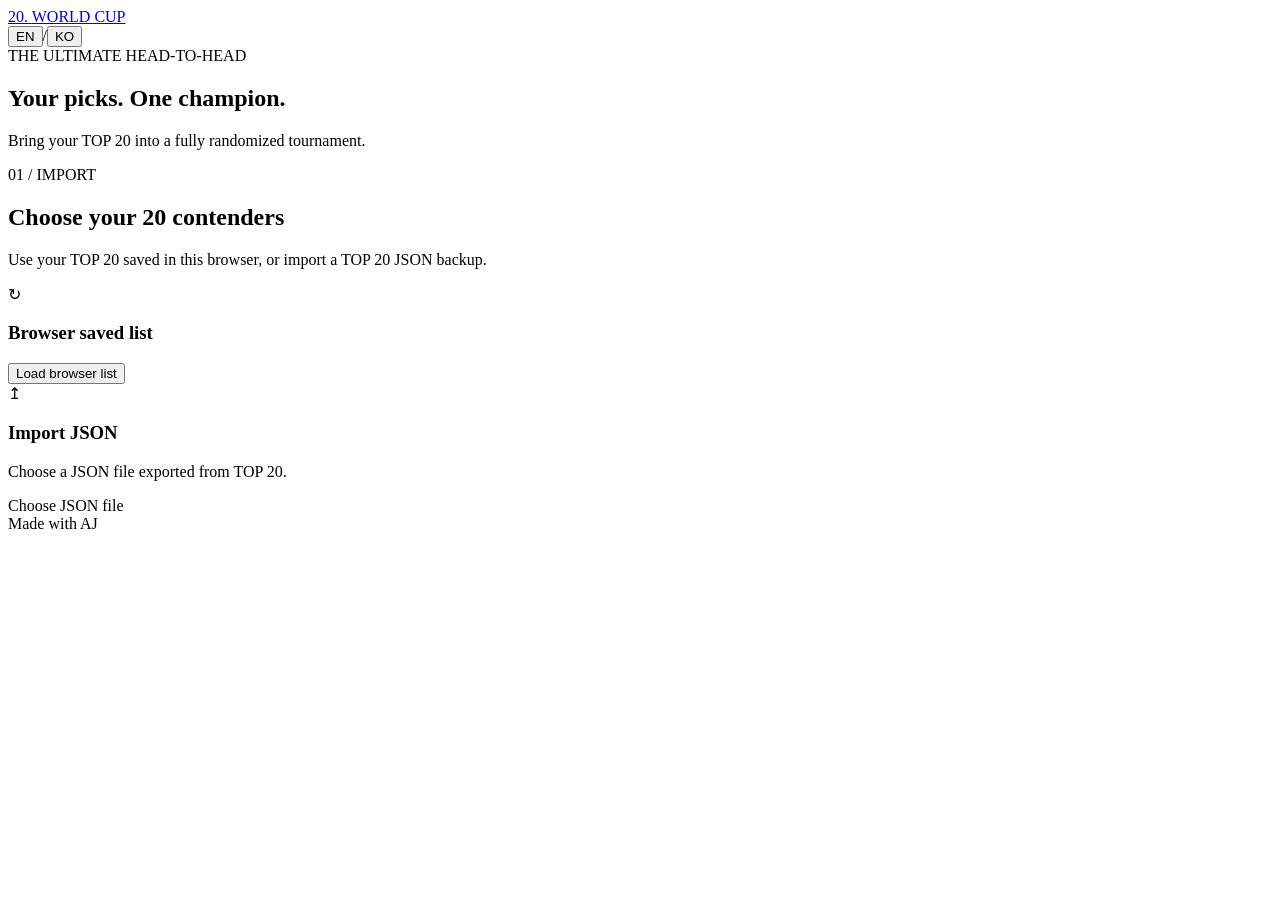
==== index.html @ 09a8ef41 "Rename top20-worldcup-v1/index.html to index.html" ====
<!doctype html>
<html lang="en">
<head>
<meta charset="utf-8"><meta name="viewport" content="width=device-width, initial-scale=1"><meta name="theme-color" content="#09090b">
<title>TOP 20 World Cup</title>
<link rel="stylesheet" href="./css/style.css">
<script src="./js/app.js" defer></script>
</head>
<body>
<header class="topbar"><a class="brand" href="./">20<span class="dot">.</span> <span class="brand-suffix">WORLD CUP</span></a><div class="head-right"><span id="savedStatus" class="muted small"></span><div class="langs" aria-label="Language"><button id="enBtn" class="active" type="button">EN</button><span>/</span><button id="koBtn" type="button">KO</button></div></div></header>
<main class="shell">
<section class="hero"><div class="eyebrow" data-t="eyebrow">THE ULTIMATE HEAD-TO-HEAD</div><h1 data-t="hero">Your picks. One champion.</h1><p data-t="heroDesc">Bring your TOP 20 into a fully randomized tournament.</p></section>
<section id="setup" class="panel setup">
 <div class="section-no">01 / IMPORT</div><h2 data-t="importTitle">Choose your 20 contenders</h2><p class="muted" data-t="importDesc">Use your TOP 20 saved in this browser, or import a TOP 20 JSON backup.</p>
 <div class="import-grid">
  <div class="import-card"><div class="icon">↻</div><h3 data-t="browser">Browser saved list</h3><p id="foundMessage" class="muted" aria-live="polite"></p><button class="btn light" id="loadBrowser" type="button" data-t="loadBrowser">Load browser list</button></div>
  <div class="import-card"><div class="icon">↥</div><h3 data-t="json">Import JSON</h3><p class="muted" data-t="jsonDesc">Choose a JSON file exported from TOP 20.</p><label class="btn outline file-btn" for="jsonFile" data-t="chooseFile">Choose JSON file</label><input type="file" accept=".json,application/json" id="jsonFile" hidden></div>
 </div>
 <div id="importError" class="error" role="alert" hidden></div>
 <section id="candidateSection" hidden><div class="divide"></div><div class="candidate-heading"><div><div class="section-no">02 / READY</div><h2 id="listName"></h2></div><span id="candidateCount" class="count"></span></div><div id="candidateGrid" class="candidate-grid"></div><div class="actions"><p class="muted small" data-t="randomInfo">All entries are randomized. 8 play preliminary matches; 12 receive random byes.</p><button id="startGame" class="btn white" type="button" data-t="start">Start tournament →</button></div></section>
</section>
<section id="game" class="panel game" hidden><div class="game-top"><div><div class="section-no" id="stageLabel"></div><h2 id="matchHeading"></h2></div><div><span id="matchProgress" class="count"></span><button id="undoBtn" class="btn outline" type="button" data-t="undo">↶ Undo</button></div></div><div class="progress"><div id="progressFill"></div></div><p class="center muted small" data-t="pick">Tap the contender you want to advance.</p><div id="versus" class="versus"><button type="button" class="fighter" id="pickLeft"></button><div class="vs">VS</div><button type="button" class="fighter" id="pickRight"></button></div><div class="game-bottom"><button class="link danger" id="resetGame" data-t="newGame" type="button">Restart / new tournament</button></div></section>
<section id="finished" class="panel finished" hidden><div class="section-no" data-t="championLabel">CHAMPION</div><h2 data-t="winnerTitle">And the winner is…</h2><div class="winner" id="winnerBox"></div><div class="finish-actions"><button id="againBtn" class="btn white" type="button" data-t="playAgain">Play again (reshuffle)</button><button id="newListBtn" class="btn outline" type="button" data-t="changeList">Change list</button></div><div class="history"><h3 data-t="historyTitle">Tournament results</h3><div id="historyList"></div></div></section>
</main><footer>Made with AJ</footer><div class="toast" id="toast" role="status" aria-live="polite"></div>
</body></html>
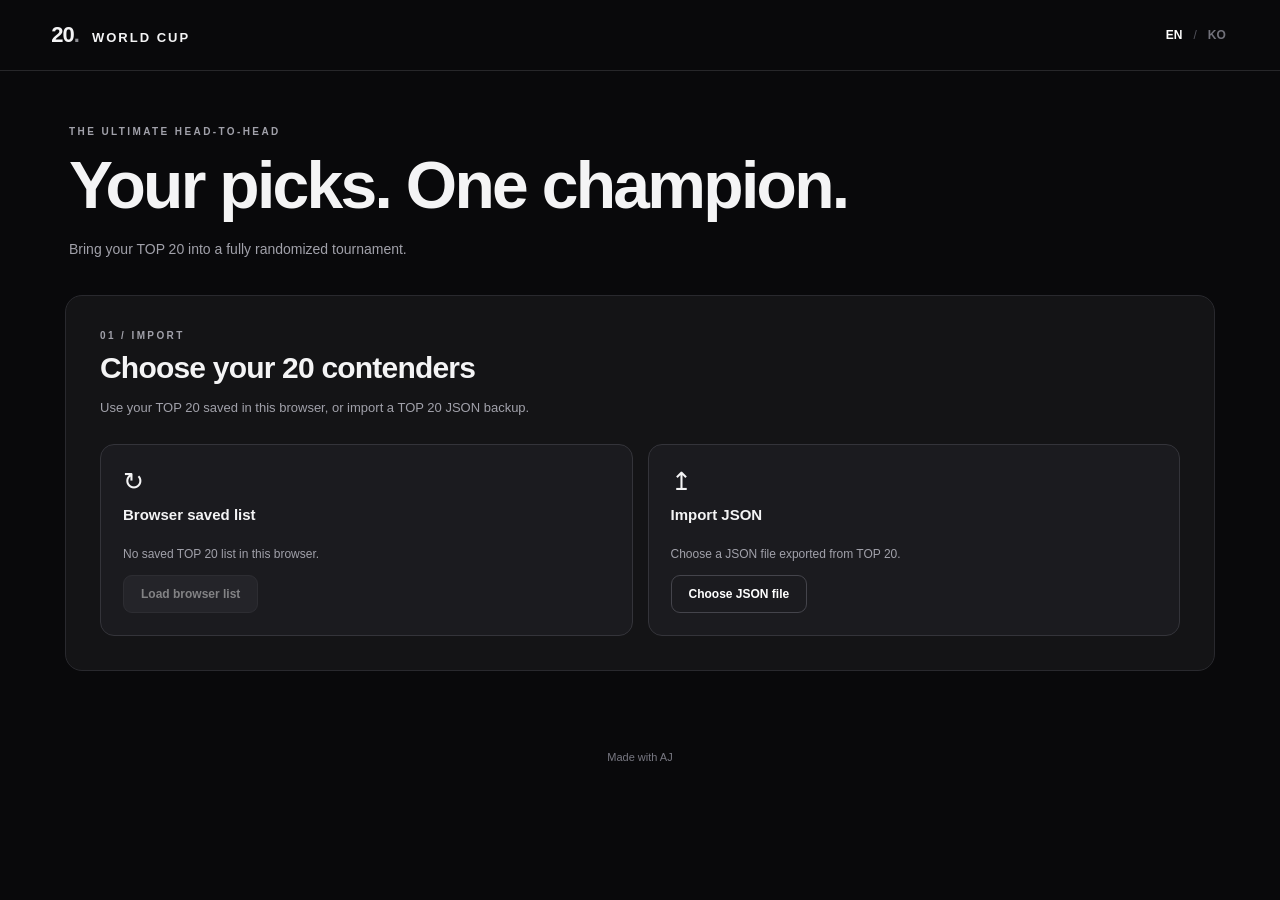
==== commit e386e665: "Update index.html" ====
--- a/index.html
+++ b/index.html
@@ -3,8 +3,8 @@
 <head>
 <meta charset="utf-8"><meta name="viewport" content="width=device-width, initial-scale=1"><meta name="theme-color" content="#09090b">
 <title>TOP 20 World Cup</title>
-<link rel="stylesheet" href="./css/style.css">
-<script src="./js/app.js" defer></script>
+<link rel="stylesheet" href="/css/style.css">
+<script src="/js/app.js" defer></script>
 </head>
 <body>
 <header class="topbar"><a class="brand" href="./">20<span class="dot">.</span> <span class="brand-suffix">WORLD CUP</span></a><div class="head-right"><span id="savedStatus" class="muted small"></span><div class="langs" aria-label="Language"><button id="enBtn" class="active" type="button">EN</button><span>/</span><button id="koBtn" type="button">KO</button></div></div></header>
--- a/css/style.css
+++ b/css/style.css
@@ -0,0 +1 @@
+:root{color-scheme:dark;font-family:Inter,-apple-system,BlinkMacSystemFont,"Segoe UI",sans-serif;background:#09090b;color:#f4f4f5;font-synthesis:none}*{box-sizing:border-box}body{margin:0;min-width:0}button,input{font:inherit}button{cursor:pointer}a{color:inherit;text-decoration:none}[hidden]{display:none!important}.muted{color:#a1a1aa}.small{font-size:12px}.topbar{display:flex;justify-content:space-between;align-items:center;gap:12px;padding:20px clamp(16px,4vw,60px);border-bottom:1px solid #27272a}.brand{font-size:22px;font-weight:900;letter-spacing:-1px;white-space:nowrap}.brand .dot{color:#8e8e94}.brand-suffix{font-size:13px;letter-spacing:2px;margin-left:8px;font-weight:600}.head-right{display:flex;align-items:center;gap:20px}.langs{display:flex;gap:8px;align-items:center;font-size:12px}.langs button{border:0;background:none;color:#71717a;padding:8px 3px;font-weight:800}.langs button.active{color:#fff}.langs span{color:#52525b}.shell{max-width:1190px;margin:auto;padding:0 20px 80px}.hero{padding:55px 4px 35px}.eyebrow,.section-no{font-weight:800;font-size:10px;letter-spacing:2.4px;color:#a1a1aa}.hero h1{font-size:clamp(36px,6vw,66px);letter-spacing:-2.7px;line-height:1.12;margin:12px 0 15px}.hero p{color:#a1a1aa;font-size:14px;margin:0;line-height:1.6}.panel{background:#141416;border:1px solid #29292e;border-radius:17px;padding:clamp(16px,3vw,34px)}h2{font-size:clamp(22px,3vw,30px);letter-spacing:-.8px;margin:10px 0 12px}h3{font-size:15px;margin:10px 0}.panel>p{font-size:13px;line-height:1.6}.import-grid{display:grid;grid-template-columns:1fr 1fr;gap:15px;margin-top:25px}.import-card{background:#1b1b1f;border:1px solid #34343a;border-radius:14px;padding:22px;display:flex;flex-direction:column;align-items:flex-start;min-height:190px}.import-card p{font-size:12px;line-height:1.5;flex:1}.icon{font-size:25px;color:#f4f4f5}.btn{border-radius:9px;padding:11px 17px;font-size:12px;font-weight:800;border:1px solid #44444b;color:#fff;background:#242428;display:inline-block;text-align:center}.btn:hover{filter:brightness(1.17)}.btn:disabled{opacity:.45;cursor:not-allowed}.btn.white{background:#f5f5f5;color:#161616;border-color:#fff}.btn.light{background:#303036}.btn.outline{background:transparent}.file-btn{cursor:pointer}.error{color:#ffb1b1;background:#3b1e21;border:1px solid #713337;padding:13px;border-radius:9px;font-size:13px;margin-top:15px}.divide{height:1px;background:#34343a;margin:28px 0}.candidate-heading,.game-top{display:flex;align-items:center;justify-content:space-between;gap:12px;flex-wrap:wrap}.count{border:1px solid #42424a;padding:8px 12px;border-radius:99px;color:#ccc;font-size:12px}.candidate-grid{display:grid;grid-template-columns:repeat(5,minmax(0,1fr));gap:12px;margin-top:20px}.candidate{min-width:0}.poster{aspect-ratio:3/4;background:#28282d;border-radius:10px;overflow:hidden;display:flex;align-items:center;justify-content:center}.poster img{display:block;width:100%;height:100%;object-fit:cover}.poster .fallback{font-size:32px;color:#777781}.candidate-name{font-size:11px;text-align:center;line-height:1.4;margin-top:7px;overflow-wrap:anywhere}.actions{display:flex;align-items:center;justify-content:space-between;gap:20px;margin-top:30px;flex-wrap:wrap}.actions p{max-width:520px;line-height:1.6}.game-top>div:last-child{display:flex;align-items:center;gap:9px}.progress{height:5px;border-radius:20px;background:#33333a;margin:22px 0;overflow:hidden}.progress>div{height:100%;width:0;background:#f4f4f5;transition:width .25s}.center{text-align:center}.versus{display:grid;grid-template-columns:minmax(0,1fr) auto minmax(0,1fr);gap:20px;align-items:center;max-width:850px;margin:25px auto}.fighter{width:100%;border:1px solid #3c3c43;background:#202025;color:#f5f5f5;border-radius:16px;padding:16px;min-width:0;transition:border-color .2s,transform .2s}.fighter:hover{border-color:#fff;transform:translateY(-2px)}.fighter .poster{max-width:270px;margin:auto}.fighter-title{font-size:clamp(13px,2vw,19px);font-weight:750;min-height:46px;line-height:1.4;margin:13px 0 4px;overflow-wrap:anywhere}.fighter-hint{font-size:11px;color:#a1a1aa}.vs{font-size:18px;font-weight:900;color:#a1a1aa}.game-bottom{display:flex;justify-content:center}.link{background:none;border:0;font-size:12px;text-decoration:underline;color:#a1a1aa;padding:10px}.link.danger:hover{color:#f5f5f5}.finished{text-align:center}.finished .section-no{margin-top:12px}.winner{max-width:280px;margin:28px auto}.winner .poster{border:2px solid #e4e4e7}.winner-name{font-size:24px;font-weight:850;line-height:1.3;margin:14px 0}.finish-actions{display:flex;flex-wrap:wrap;justify-content:center;gap:10px}.history{margin:34px auto 0;max-width:680px;text-align:left;border-top:1px solid #34343a;padding-top:18px}.history h3{margin-bottom:16px}.history-stage{color:#ddd;margin:16px 0 8px;font-size:12px;font-weight:850;letter-spacing:1px}.history-item{padding:7px 0;color:#b1b1b9;font-size:12px;border-bottom:1px solid #29292d;overflow-wrap:anywhere}.history-item b{color:#fff}.toast{position:fixed;bottom:22px;left:50%;transform:translateX(-50%);max-width:90vw;background:#f6f6f6;color:#171717;border-radius:10px;padding:12px 18px;font-size:12px;box-shadow:0 10px 50px #0008;display:none;z-index:30}.toast.show{display:block}footer{text-align:center;color:#777781;font-size:11px;padding:0 20px 30px}@media(max-width:650px){.topbar{padding:14px 17px}.brand{font-size:19px}.brand-suffix{font-size:11px;margin-left:4px}.head-right{gap:8px}.head-right #savedStatus{display:none}.shell{padding:0 12px 48px}.hero{padding:34px 6px 24px}.hero h1{letter-spacing:-1.5px}.import-grid{grid-template-columns:1fr}.candidate-grid{grid-template-columns:repeat(3,minmax(0,1fr));gap:9px}.candidate-name{font-size:10px}.panel{border-radius:12px}.versus{grid-template-columns:minmax(0,1fr) 23px minmax(0,1fr);gap:5px;margin:22px 0}.fighter{padding:7px;border-radius:10px}.fighter .poster{border-radius:7px}.fighter-title{min-height:50px;font-size:12px}.vs{font-size:11px}.game-top>div:last-child{width:100%;justify-content:space-between}.btn{padding:10px 12px}.actions{align-items:stretch}.actions .btn{width:100%}}@media(max-width:370px){.candidate-grid{grid-template-columns:repeat(2,minmax(0,1fr))}.brand-suffix{letter-spacing:0;font-size:10px}.langs{gap:4px}}
